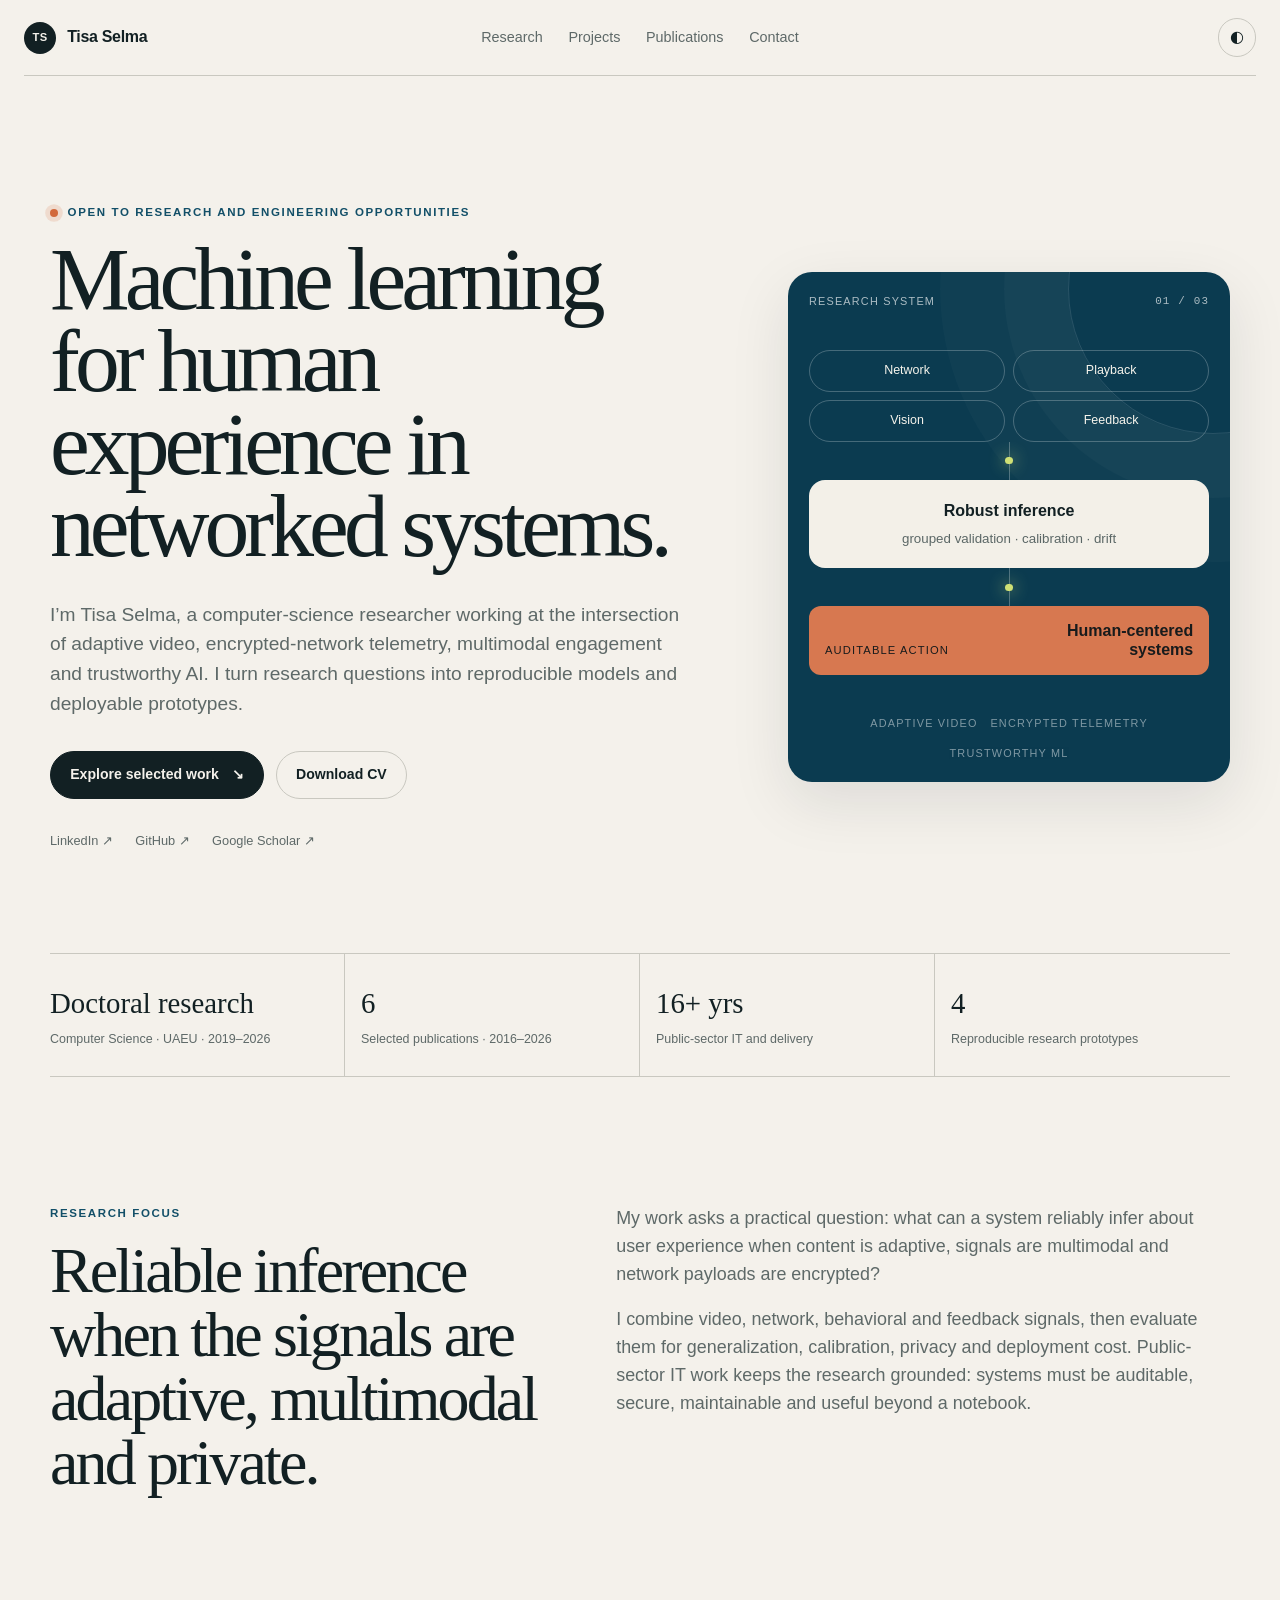
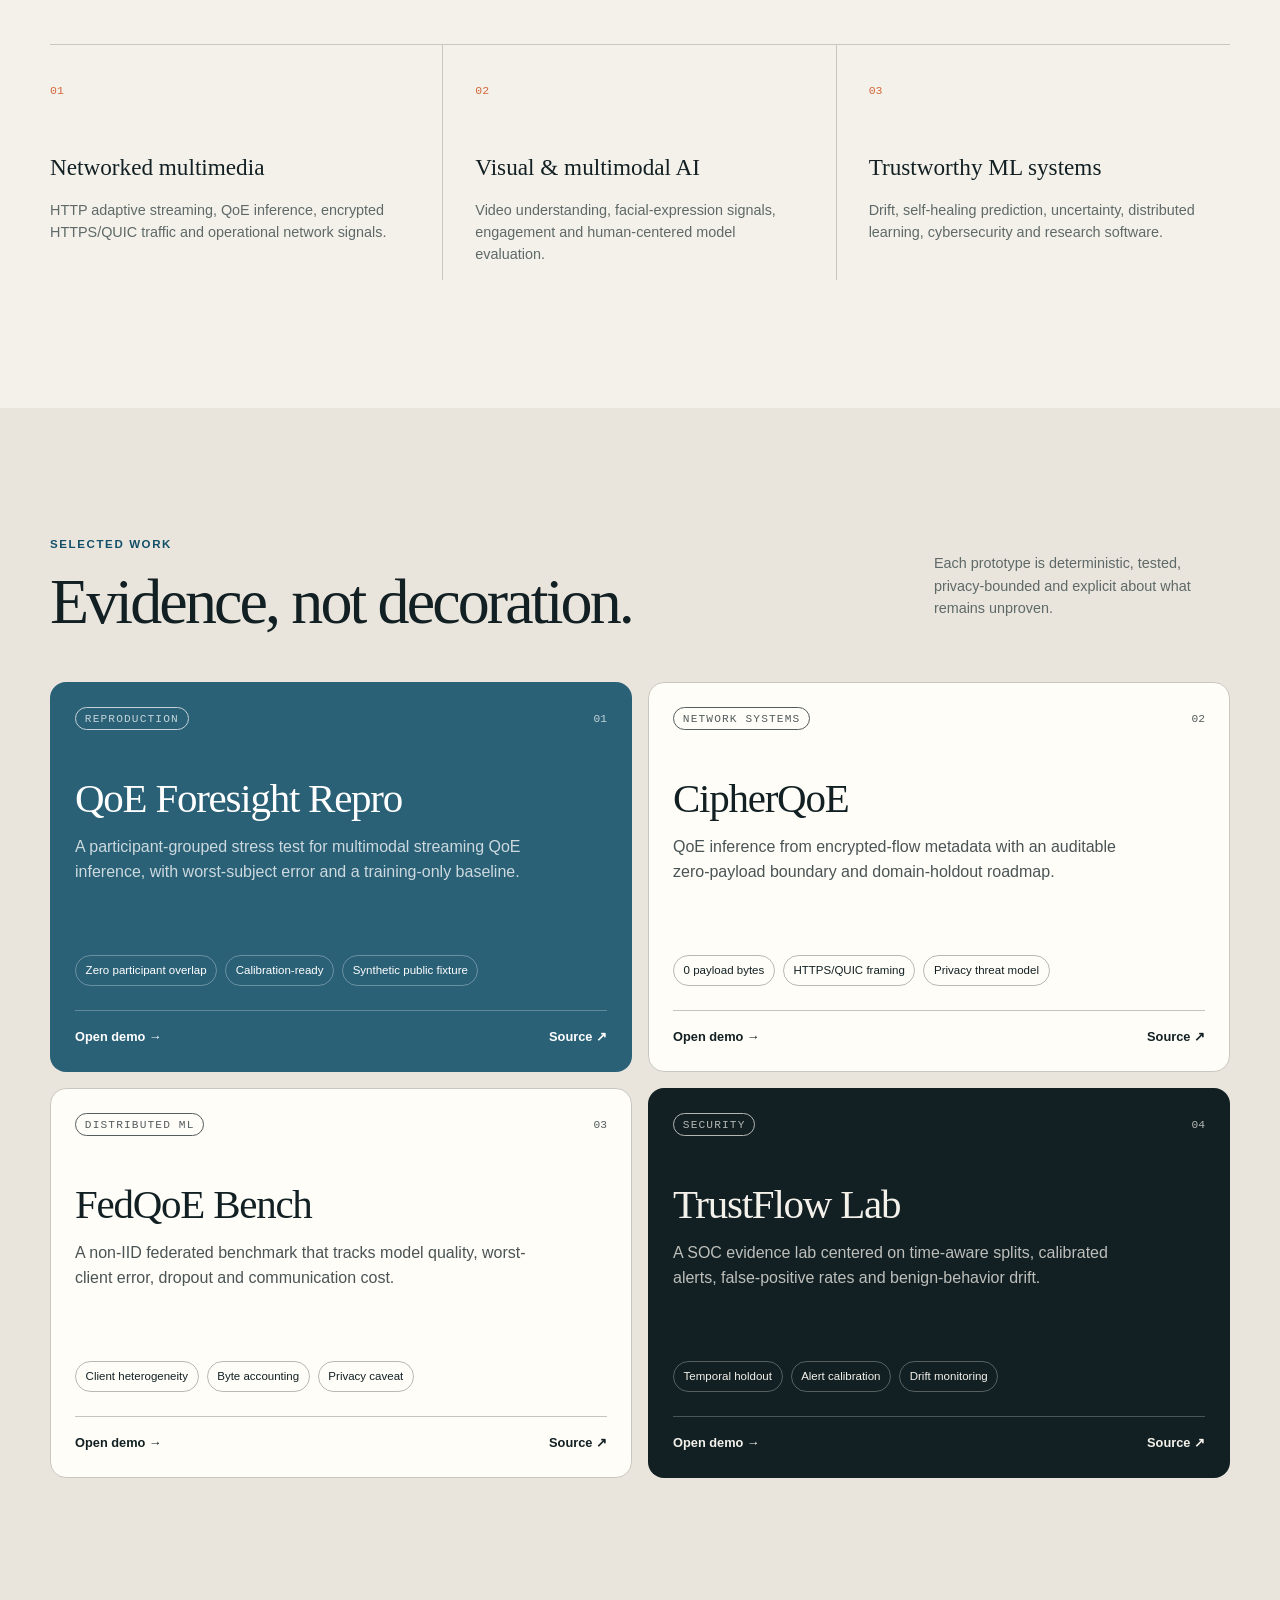
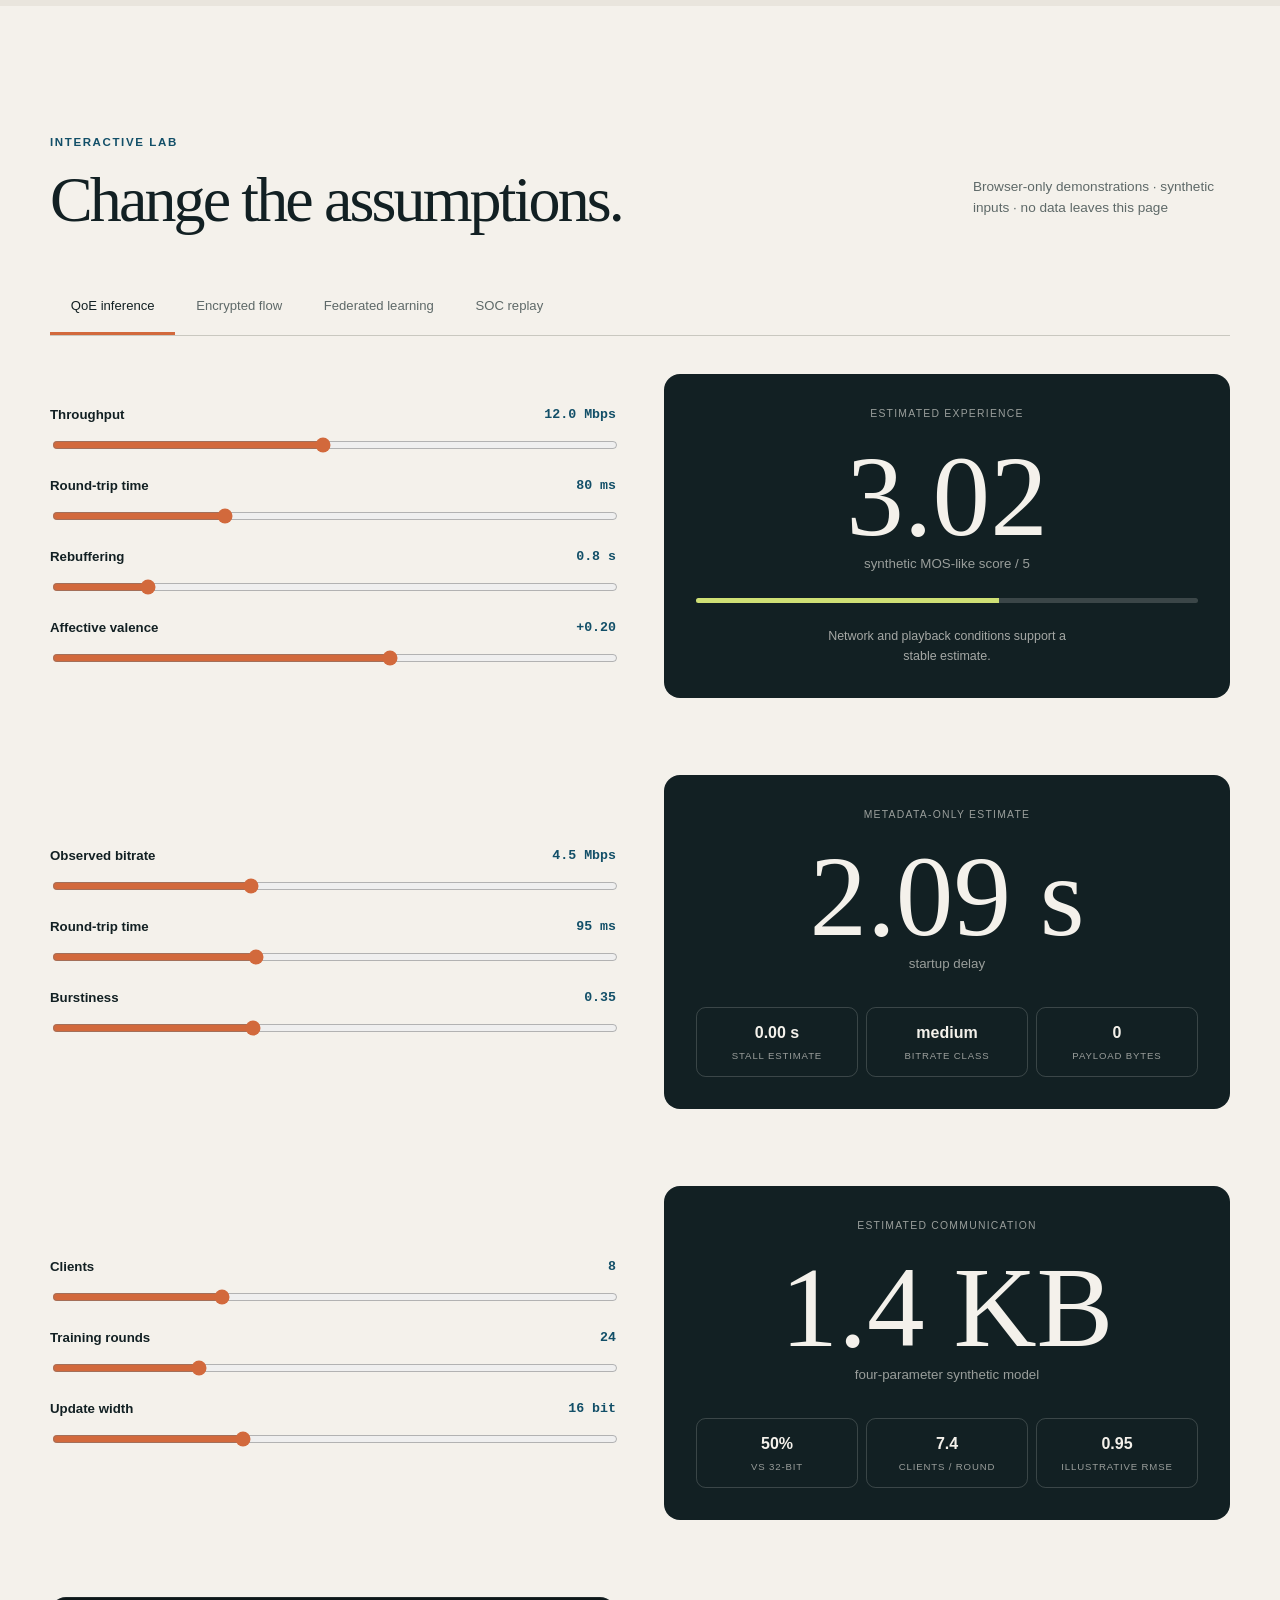
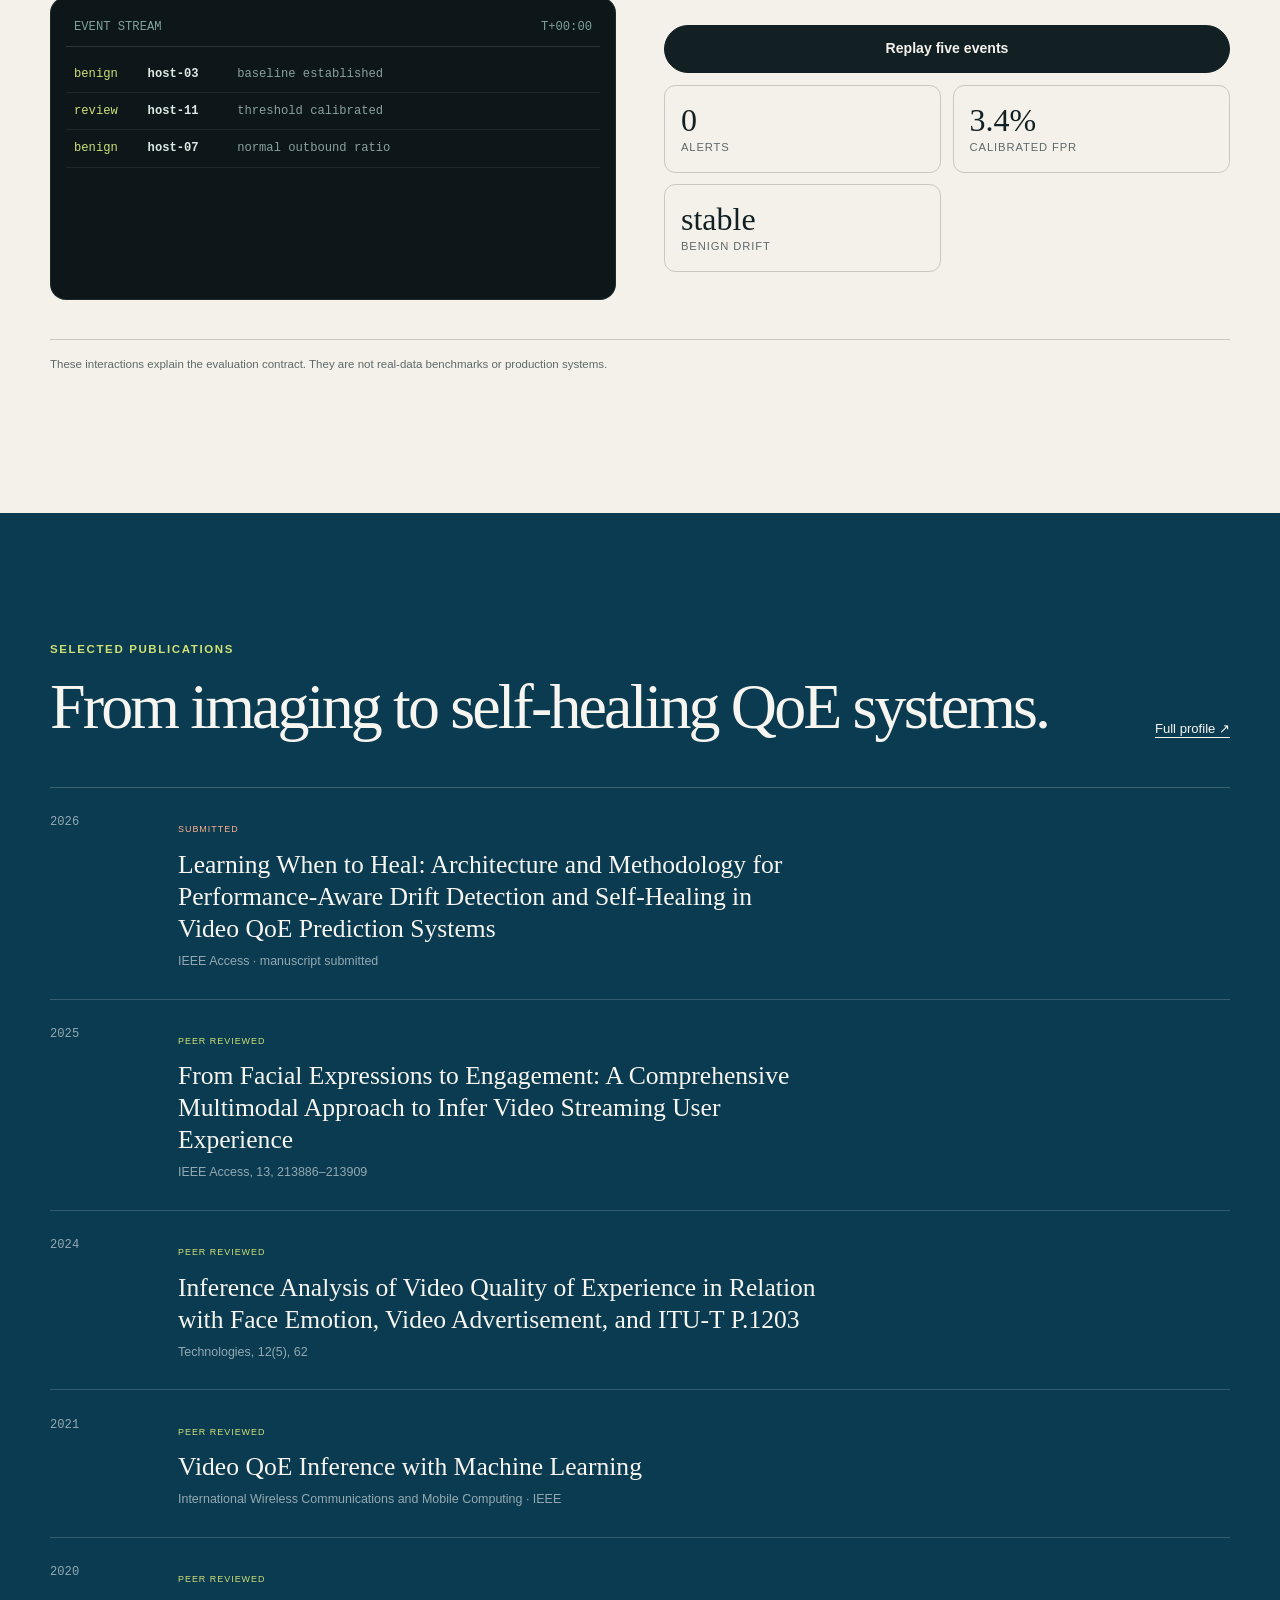
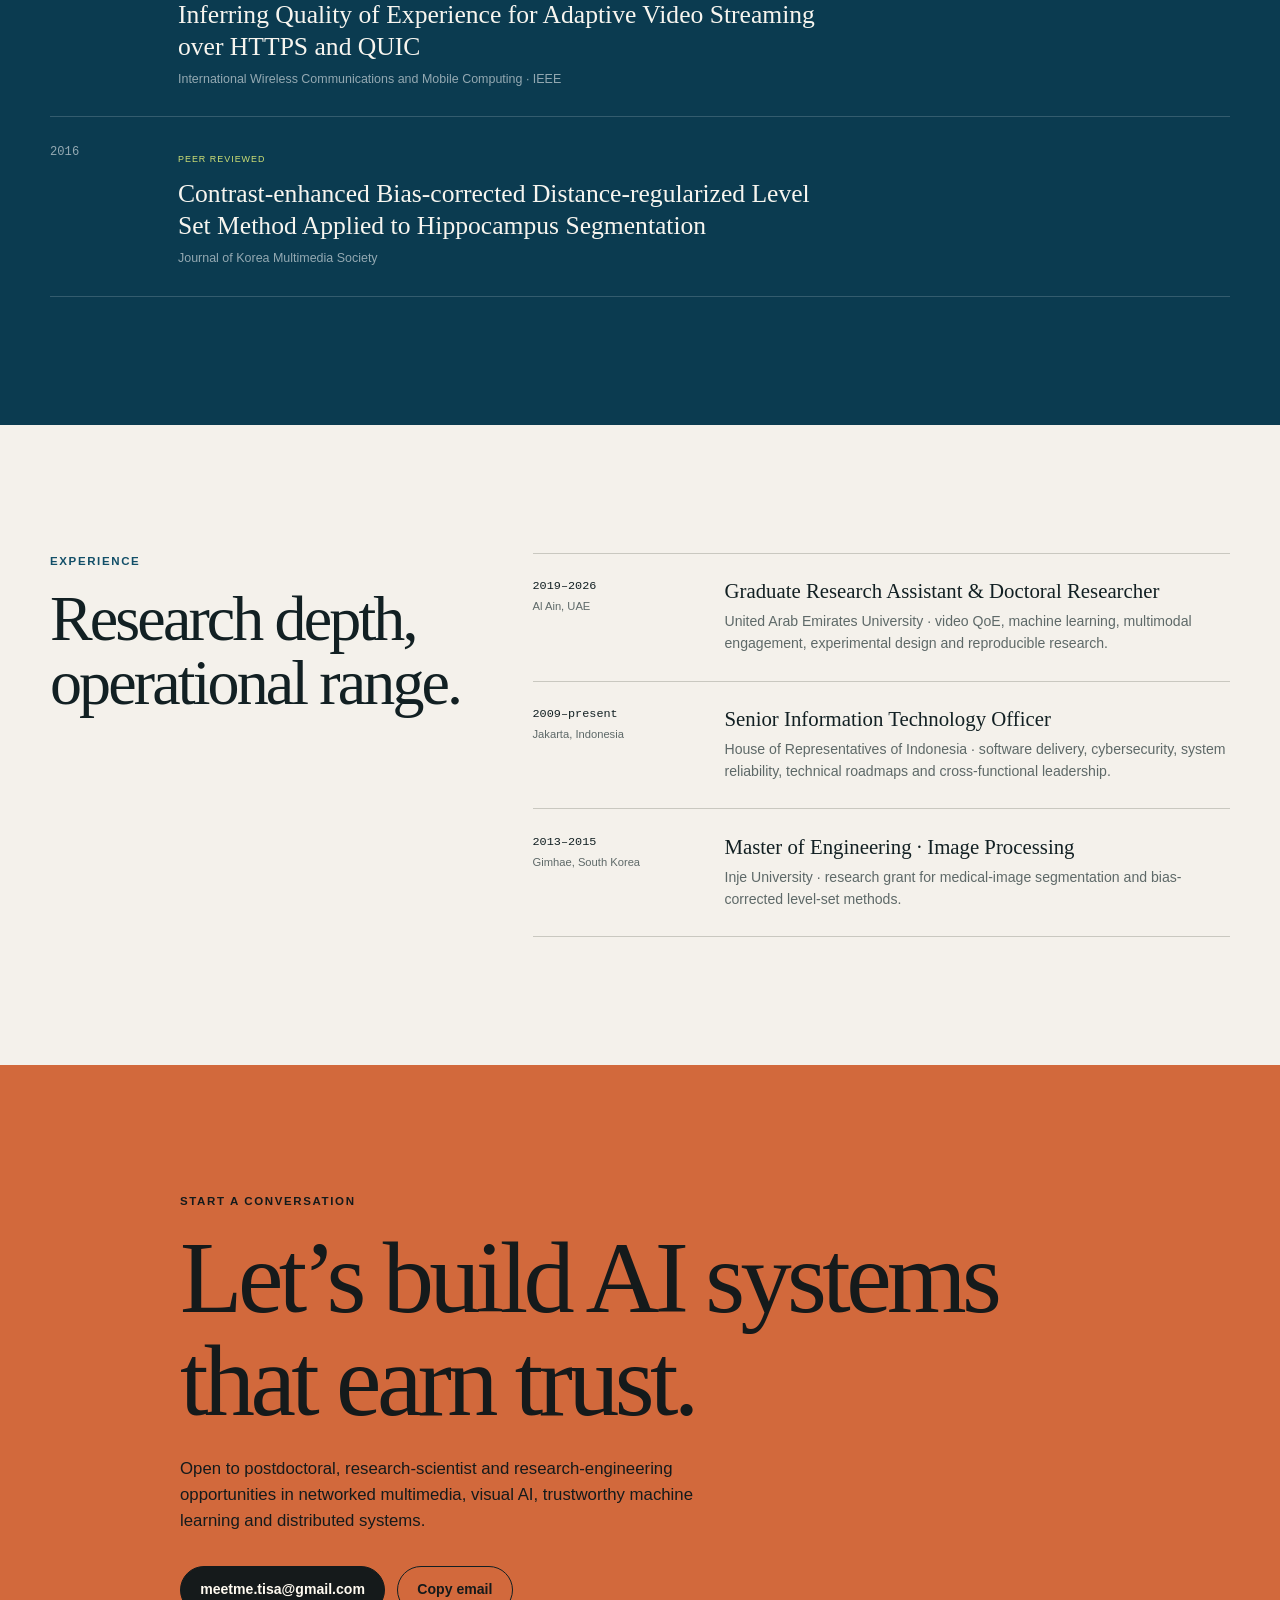
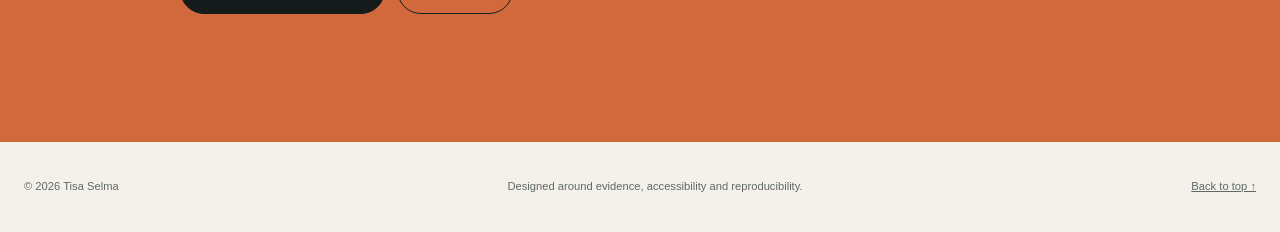
==== website/index.html @ 39993bed "Add files via upload" ====
<!doctype html>
<html lang="en" data-theme="light">
  <head>
    <meta charset="utf-8" />
    <meta name="viewport" content="width=device-width, initial-scale=1" />
    <meta name="description" content="Tisa Selma is a computer-science researcher working across adaptive video, encrypted-network telemetry, multimodal engagement and trustworthy AI." />
    <meta name="theme-color" content="#f4f1eb" />
    <meta property="og:title" content="Tisa Selma — AI Researcher & Engineer" />
    <meta property="og:description" content="Machine learning for human experience in networked systems." />
    <meta property="og:type" content="website" />
    <title>Tisa Selma — AI Researcher &amp; Engineer</title>
    <link rel="stylesheet" href="styles.css" />
    <link rel="manifest" href="site.webmanifest" />
    <script src="app.js" defer></script>
  </head>
  <body>
    <a class="skip-link" href="#main">Skip to content</a>
    <header class="site-header">
      <a class="brand" href="#top" aria-label="Tisa Selma, home">
        <span class="brand-mark" aria-hidden="true">TS</span>
        <span>Tisa Selma</span>
      </a>
      <nav aria-label="Primary navigation">
        <a href="#research">Research</a>
        <a href="#projects">Projects</a>
        <a href="#publications">Publications</a>
        <a href="#contact">Contact</a>
      </nav>
      <button class="icon-button" id="theme-toggle" type="button" aria-label="Switch to dark theme" aria-pressed="false">
        <span aria-hidden="true">◐</span>
      </button>
    </header>

    <main id="main">
      <section class="hero section-shell" id="top">
        <div class="hero-copy">
          <p class="eyebrow"><span class="status-dot"></span> Open to research and engineering opportunities</p>
          <h1>Machine learning for human experience in networked systems.</h1>
          <p class="lede">I’m Tisa Selma, a computer-science researcher working at the intersection of adaptive video, encrypted-network telemetry, multimodal engagement and trustworthy AI. I turn research questions into reproducible models and deployable prototypes.</p>
          <div class="button-row">
            <a class="button primary" href="#projects">Explore selected work <span aria-hidden="true">↘</span></a>
            <a class="button secondary" href="assets/Tisa_Selma_Research_CV.pdf" download>Download CV</a>
          </div>
          <ul class="profile-links" aria-label="Profile links">
            <li><a href="https://www.linkedin.com/in/tisa-selma-phd-58960b211/" rel="noreferrer">LinkedIn ↗</a></li>
            <li><a href="https://github.com/tselma" rel="noreferrer">GitHub ↗</a></li>
            <li><a href="https://scholar.google.com/citations?hl=en&amp;user=Me3_i5UAAAAJ" rel="noreferrer">Google Scholar ↗</a></li>
          </ul>
        </div>

        <div class="systems-card" aria-label="Research system: signals to trusted action">
          <div class="systems-heading">
            <span>Research system</span>
            <span class="mono">01 / 03</span>
          </div>
          <div class="systems-flow">
            <div class="signal-cluster">
              <span>Network</span><span>Playback</span><span>Vision</span><span>Feedback</span>
            </div>
            <div class="flow-line" aria-hidden="true"><i></i></div>
            <div class="model-node"><b>Robust inference</b><small>grouped validation · calibration · drift</small></div>
            <div class="flow-line" aria-hidden="true"><i></i></div>
            <div class="action-node"><span>Auditable action</span><b>Human-centered systems</b></div>
          </div>
          <div class="systems-foot"><span>Adaptive video</span><span>Encrypted telemetry</span><span>Trustworthy ML</span></div>
        </div>
      </section>

      <section class="evidence section-shell" aria-label="Selected evidence">
        <div><strong>Doctoral research</strong><span>Computer Science · UAEU · 2019–2026</span></div>
        <div><strong>6</strong><span>Selected publications · 2016–2026</span></div>
        <div><strong>16+ yrs</strong><span>Public-sector IT and delivery</span></div>
        <div><strong>4</strong><span>Reproducible research prototypes</span></div>
      </section>

      <section class="section-shell narrative" id="research">
        <div class="section-intro">
          <p class="kicker">Research focus</p>
          <h2>Reliable inference when the signals are adaptive, multimodal and private.</h2>
        </div>
        <div class="research-copy">
          <p>My work asks a practical question: what can a system reliably infer about user experience when content is adaptive, signals are multimodal and network payloads are encrypted?</p>
          <p>I combine video, network, behavioral and feedback signals, then evaluate them for generalization, calibration, privacy and deployment cost. Public-sector IT work keeps the research grounded: systems must be auditable, secure, maintainable and useful beyond a notebook.</p>
        </div>
        <div class="track-grid">
          <article>
            <span class="track-number">01</span>
            <h3>Networked multimedia</h3>
            <p>HTTP adaptive streaming, QoE inference, encrypted HTTPS/QUIC traffic and operational network signals.</p>
          </article>
          <article>
            <span class="track-number">02</span>
            <h3>Visual &amp; multimodal AI</h3>
            <p>Video understanding, facial-expression signals, engagement and human-centered model evaluation.</p>
          </article>
          <article>
            <span class="track-number">03</span>
            <h3>Trustworthy ML systems</h3>
            <p>Drift, self-healing prediction, uncertainty, distributed learning, cybersecurity and research software.</p>
          </article>
        </div>
      </section>

      <section class="projects-section" id="projects">
        <div class="section-shell">
          <div class="section-heading-row">
            <div class="section-intro">
              <p class="kicker">Selected work</p>
              <h2>Evidence, not decoration.</h2>
            </div>
            <p class="section-note">Each prototype is deterministic, tested, privacy-bounded and explicit about what remains unproven.</p>
          </div>

          <div class="project-grid">
            <article class="project-card featured">
              <div class="project-topline"><span class="tag">Reproduction</span><span>01</span></div>
              <h3>QoE Foresight Repro</h3>
              <p>A participant-grouped stress test for multimodal streaming QoE inference, with worst-subject error and a training-only baseline.</p>
              <ul class="project-proof"><li>Zero participant overlap</li><li>Calibration-ready</li><li>Synthetic public fixture</li></ul>
              <div class="project-actions"><button class="text-button demo-trigger" data-demo="qoe">Open demo →</button><a href="https://github.com/tselma/tisa-research-portfolio/tree/main/projects/qoe-foresight-repro" rel="noreferrer">Source ↗</a></div>
            </article>
            <article class="project-card">
              <div class="project-topline"><span class="tag">Network systems</span><span>02</span></div>
              <h3>CipherQoE</h3>
              <p>QoE inference from encrypted-flow metadata with an auditable zero-payload boundary and domain-holdout roadmap.</p>
              <ul class="project-proof"><li>0 payload bytes</li><li>HTTPS/QUIC framing</li><li>Privacy threat model</li></ul>
              <div class="project-actions"><button class="text-button demo-trigger" data-demo="cipher">Open demo →</button><a href="https://github.com/tselma/tisa-research-portfolio/tree/main/projects/cipherqoe" rel="noreferrer">Source ↗</a></div>
            </article>
            <article class="project-card">
              <div class="project-topline"><span class="tag">Distributed ML</span><span>03</span></div>
              <h3>FedQoE Bench</h3>
              <p>A non-IID federated benchmark that tracks model quality, worst-client error, dropout and communication cost.</p>
              <ul class="project-proof"><li>Client heterogeneity</li><li>Byte accounting</li><li>Privacy caveat</li></ul>
              <div class="project-actions"><button class="text-button demo-trigger" data-demo="fed">Open demo →</button><a href="https://github.com/tselma/tisa-research-portfolio/tree/main/projects/fedqoe-bench" rel="noreferrer">Source ↗</a></div>
            </article>
            <article class="project-card dark-card">
              <div class="project-topline"><span class="tag">Security</span><span>04</span></div>
              <h3>TrustFlow Lab</h3>
              <p>A SOC evidence lab centered on time-aware splits, calibrated alerts, false-positive rates and benign-behavior drift.</p>
              <ul class="project-proof"><li>Temporal holdout</li><li>Alert calibration</li><li>Drift monitoring</li></ul>
              <div class="project-actions"><button class="text-button demo-trigger" data-demo="trust">Open demo →</button><a href="https://github.com/tselma/tisa-research-portfolio/tree/main/projects/trustflow-lab" rel="noreferrer">Source ↗</a></div>
            </article>
          </div>
        </div>
      </section>

      <section class="lab section-shell" id="lab" aria-labelledby="lab-title">
        <div class="lab-header">
          <div><p class="kicker">Interactive lab</p><h2 id="lab-title">Change the assumptions.</h2></div>
          <p>Browser-only demonstrations · synthetic inputs · no data leaves this page</p>
        </div>
        <div class="lab-tabs" role="tablist" aria-label="Demonstrations">
          <button role="tab" aria-selected="true" aria-controls="panel-qoe" id="tab-qoe" data-panel="qoe">QoE inference</button>
          <button role="tab" aria-selected="false" aria-controls="panel-cipher" id="tab-cipher" data-panel="cipher">Encrypted flow</button>
          <button role="tab" aria-selected="false" aria-controls="panel-fed" id="tab-fed" data-panel="fed">Federated learning</button>
          <button role="tab" aria-selected="false" aria-controls="panel-trust" id="tab-trust" data-panel="trust">SOC replay</button>
        </div>

        <div class="lab-panel" id="panel-qoe" role="tabpanel" aria-labelledby="tab-qoe">
          <div class="controls-grid">
            <label>Throughput <output id="qoe-throughput-out">12.0 Mbps</output><input id="qoe-throughput" type="range" min="1" max="24" value="12" step="0.5" /></label>
            <label>Round-trip time <output id="qoe-rtt-out">80 ms</output><input id="qoe-rtt" type="range" min="20" max="220" value="80" step="5" /></label>
            <label>Rebuffering <output id="qoe-rebuffer-out">0.8 s</output><input id="qoe-rebuffer" type="range" min="0" max="5" value="0.8" step="0.1" /></label>
            <label>Affective valence <output id="qoe-valence-out">+0.20</output><input id="qoe-valence" type="range" min="-1" max="1" value="0.2" step="0.05" /></label>
          </div>
          <div class="result-stage"><span>Estimated experience</span><strong id="qoe-score">3.55</strong><small>synthetic MOS-like score / 5</small><div class="meter"><i id="qoe-meter"></i></div><p id="qoe-explain">Network and playback signals contribute most to this estimate.</p></div>
        </div>

        <div class="lab-panel" id="panel-cipher" role="tabpanel" aria-labelledby="tab-cipher" hidden>
          <div class="controls-grid">
            <label>Observed bitrate <output id="cipher-rate-out">4.5 Mbps</output><input id="cipher-rate" type="range" min="0.5" max="12" value="4.5" step="0.1" /></label>
            <label>Round-trip time <output id="cipher-rtt-out">95 ms</output><input id="cipher-rtt" type="range" min="15" max="240" value="95" step="5" /></label>
            <label>Burstiness <output id="cipher-burst-out">0.35</output><input id="cipher-burst" type="range" min="0" max="1" value="0.35" step="0.05" /></label>
          </div>
          <div class="result-stage privacy-stage"><span>Metadata-only estimate</span><strong id="cipher-startup">2.01 s</strong><small>startup delay</small><div class="mini-results"><div><b id="cipher-stall">0.85 s</b><span>stall estimate</span></div><div><b id="cipher-class">medium</b><span>bitrate class</span></div><div><b>0</b><span>payload bytes</span></div></div></div>
        </div>

        <div class="lab-panel" id="panel-fed" role="tabpanel" aria-labelledby="tab-fed" hidden>
          <div class="controls-grid">
            <label>Clients <output id="fed-clients-out">8</output><input id="fed-clients" type="range" min="3" max="20" value="8" step="1" /></label>
            <label>Training rounds <output id="fed-rounds-out">24</output><input id="fed-rounds" type="range" min="5" max="80" value="24" step="1" /></label>
            <label>Update width <output id="fed-bits-out">16 bit</output><input id="fed-bits" type="range" min="8" max="32" value="16" step="8" /></label>
          </div>
          <div class="result-stage"><span>Estimated communication</span><strong id="fed-bytes">1.5 KB</strong><small>four-parameter synthetic model</small><div class="mini-results"><div><b id="fed-reduction">50%</b><span>vs 32-bit</span></div><div><b id="fed-participation">7.4</b><span>clients / round</span></div><div><b id="fed-quality">0.60</b><span>illustrative RMSE</span></div></div></div>
        </div>

        <div class="lab-panel" id="panel-trust" role="tabpanel" aria-labelledby="tab-trust" hidden>
          <div class="soc-console" aria-live="polite">
            <div class="console-top"><span>event stream</span><span id="soc-clock">T+00:00</span></div>
            <ol id="soc-events"><li><span>benign</span><b>host-03</b><em>baseline established</em></li><li><span>review</span><b>host-11</b><em>threshold calibrated</em></li><li><span>benign</span><b>host-07</b><em>normal outbound ratio</em></li></ol>
          </div>
          <div class="soc-actions"><button class="button primary" type="button" id="soc-replay">Replay five events</button><div><strong id="soc-alerts">0</strong><span>alerts</span></div><div><strong id="soc-fpr">3.4%</strong><span>calibrated FPR</span></div><div><strong id="soc-drift">stable</strong><span>benign drift</span></div></div>
        </div>
        <p class="lab-disclaimer">These interactions explain the evaluation contract. They are not real-data benchmarks or production systems.</p>
      </section>

      <section class="publication-section" id="publications">
        <div class="section-shell">
          <div class="section-heading-row">
            <div class="section-intro"><p class="kicker">Selected publications</p><h2>From imaging to self-healing QoE systems.</h2></div>
            <a class="text-link" href="https://scholar.google.com/citations?hl=en&amp;user=Me3_i5UAAAAJ" rel="noreferrer">Full profile ↗</a>
          </div>
          <ol class="publication-list">
            <li><time>2026</time><div><span class="pub-status submitted">Submitted</span><h3>Learning When to Heal: Architecture and Methodology for Performance-Aware Drift Detection and Self-Healing in Video QoE Prediction Systems</h3><p>IEEE Access · manuscript submitted</p></div></li>
            <li><time>2025</time><div><span class="pub-status">Peer reviewed</span><h3>From Facial Expressions to Engagement: A Comprehensive Multimodal Approach to Infer Video Streaming User Experience</h3><p>IEEE Access, 13, 213886–213909</p></div></li>
            <li><time>2024</time><div><span class="pub-status">Peer reviewed</span><h3>Inference Analysis of Video Quality of Experience in Relation with Face Emotion, Video Advertisement, and ITU-T P.1203</h3><p>Technologies, 12(5), 62</p></div></li>
            <li><time>2021</time><div><span class="pub-status">Peer reviewed</span><h3>Video QoE Inference with Machine Learning</h3><p>International Wireless Communications and Mobile Computing · IEEE</p></div></li>
            <li><time>2020</time><div><span class="pub-status">Peer reviewed</span><h3>Inferring Quality of Experience for Adaptive Video Streaming over HTTPS and QUIC</h3><p>International Wireless Communications and Mobile Computing · IEEE</p></div></li>
            <li><time>2016</time><div><span class="pub-status">Peer reviewed</span><h3>Contrast-enhanced Bias-corrected Distance-regularized Level Set Method Applied to Hippocampus Segmentation</h3><p>Journal of Korea Multimedia Society</p></div></li>
          </ol>
        </div>
      </section>

      <section class="experience section-shell" id="experience">
        <div class="section-intro"><p class="kicker">Experience</p><h2>Research depth, operational range.</h2></div>
        <div class="timeline">
          <article><div><time>2019–2026</time><span>Al Ain, UAE</span></div><div><h3>Graduate Research Assistant &amp; Doctoral Researcher</h3><p>United Arab Emirates University · video QoE, machine learning, multimodal engagement, experimental design and reproducible research.</p></div></article>
          <article><div><time>2009–present</time><span>Jakarta, Indonesia</span></div><div><h3>Senior Information Technology Officer</h3><p>House of Representatives of Indonesia · software delivery, cybersecurity, system reliability, technical roadmaps and cross-functional leadership.</p></div></article>
          <article><div><time>2013–2015</time><span>Gimhae, South Korea</span></div><div><h3>Master of Engineering · Image Processing</h3><p>Inje University · research grant for medical-image segmentation and bias-corrected level-set methods.</p></div></article>
        </div>
      </section>

      <section class="contact" id="contact">
        <div class="section-shell contact-inner">
          <p class="kicker">Start a conversation</p>
          <h2>Let’s build AI systems that earn trust.</h2>
          <p>Open to postdoctoral, research-scientist and research-engineering opportunities in networked multimedia, visual AI, trustworthy machine learning and distributed systems.</p>
          <div class="button-row">
            <a class="button inverse" href="mailto:meetme.tisa@gmail.com">meetme.tisa@gmail.com</a>
            <button class="button ghost" id="copy-email" type="button">Copy email</button>
          </div>
        </div>
      </section>
    </main>

    <footer class="site-footer">
      <span>© 2026 Tisa Selma</span>
      <span>Designed around evidence, accessibility and reproducibility.</span>
      <a href="#top">Back to top ↑</a>
    </footer>
  </body>
</html>
---- website/styles.css ----
:root {
  --paper: #f4f1eb;
  --paper-2: #e9e5dd;
  --ink: #122023;
  --muted: #5e6968;
  --line: #c9c8c0;
  --blue: #124f68;
  --blue-2: #0b3b50;
  --warm: #d2693c;
  --lime: #cfe075;
  --white: #fffdf8;
  --shadow: 0 20px 60px rgba(18, 32, 35, 0.1);
}

[data-theme="dark"] {
  --paper: #11191b;
  --paper-2: #192326;
  --ink: #f4f1e9;
  --muted: #aeb9b6;
  --line: #344044;
  --blue: #7fc1dc;
  --blue-2: #b8e3f3;
  --warm: #f09868;
  --white: #1d292c;
  --shadow: 0 20px 60px rgba(0, 0, 0, 0.32);
}

* { box-sizing: border-box; }
html { scroll-behavior: smooth; }
body { margin: 0; background: var(--paper); color: var(--ink); font-family: Inter, ui-sans-serif, -apple-system, BlinkMacSystemFont, "Segoe UI", sans-serif; line-height: 1.55; }
button, input { font: inherit; }
a { color: inherit; }
button, a { -webkit-tap-highlight-color: transparent; }
::selection { background: var(--lime); color: #122023; }

.skip-link { position: fixed; left: 1rem; top: -4rem; z-index: 100; background: var(--ink); color: var(--paper); padding: .75rem 1rem; border-radius: .5rem; }
.skip-link:focus { top: 1rem; }
.section-shell { width: min(1180px, calc(100% - 3rem)); margin-inline: auto; }

.site-header { min-height: 76px; display: grid; grid-template-columns: 1fr auto 1fr; align-items: center; gap: 2rem; width: min(1320px, calc(100% - 3rem)); margin: 0 auto; border-bottom: 1px solid var(--line); }
.brand { display: inline-flex; align-items: center; gap: .7rem; text-decoration: none; font-weight: 760; letter-spacing: -.02em; justify-self: start; }
.brand-mark { width: 2rem; height: 2rem; display: grid; place-items: center; background: var(--ink); color: var(--paper); border-radius: 50%; font-size: .7rem; letter-spacing: .04em; }
nav { display: flex; gap: 1.6rem; }
nav a { text-decoration: none; color: var(--muted); font-size: .9rem; }
nav a:hover, nav a:focus-visible { color: var(--ink); }
.icon-button { justify-self: end; border: 1px solid var(--line); width: 2.4rem; height: 2.4rem; border-radius: 50%; background: transparent; color: var(--ink); cursor: pointer; }
.icon-button:hover { background: var(--paper-2); }

.hero { display: grid; grid-template-columns: 1.18fr .82fr; gap: clamp(3rem, 8vw, 7rem); align-items: center; padding-block: clamp(5rem, 10vw, 9rem) clamp(4rem, 8vw, 7rem); }
.eyebrow, .kicker { text-transform: uppercase; letter-spacing: .14em; font-size: .72rem; font-weight: 760; color: var(--blue); margin: 0 0 1rem; }
.eyebrow { display: flex; align-items: center; gap: .6rem; }
.status-dot { width: .5rem; height: .5rem; border-radius: 50%; background: var(--warm); box-shadow: 0 0 0 .3rem color-mix(in srgb, var(--warm) 16%, transparent); }
h1, h2, h3, p { margin-top: 0; }
h1 { font-family: Georgia, "Times New Roman", serif; font-size: clamp(3.3rem, 7vw, 6.8rem); line-height: .92; letter-spacing: -.055em; font-weight: 500; margin-bottom: 2rem; text-wrap: balance; }
.lede { max-width: 68ch; font-size: clamp(1.05rem, 1.5vw, 1.25rem); color: var(--muted); }
.button-row { display: flex; flex-wrap: wrap; gap: .75rem; margin-top: 2rem; }
.button { min-height: 48px; display: inline-flex; align-items: center; justify-content: center; gap: .8rem; padding: .7rem 1.2rem; border-radius: 999px; text-decoration: none; border: 1px solid var(--ink); font-size: .88rem; font-weight: 680; cursor: pointer; }
.button.primary { background: var(--ink); color: var(--paper); }
.button.primary:hover { transform: translateY(-2px); box-shadow: var(--shadow); }
.button.secondary { border-color: var(--line); }
.button.secondary:hover { background: var(--paper-2); }
.profile-links { display: flex; flex-wrap: wrap; gap: 1.4rem; list-style: none; padding: 0; margin: 2rem 0 0; font-size: .8rem; color: var(--muted); }
.profile-links a { text-decoration: none; border-bottom: 1px solid transparent; }
.profile-links a:hover { color: var(--ink); border-color: currentColor; }

.systems-card { background: var(--blue-2); color: #f6f4ec; border-radius: 1.5rem; padding: 1.3rem; box-shadow: var(--shadow); min-height: 510px; display: flex; flex-direction: column; position: relative; overflow: hidden; }
.systems-card::before { content: ""; position: absolute; width: 18rem; height: 18rem; border: 1px solid rgba(255,255,255,.12); border-radius: 50%; right: -8rem; top: -8rem; box-shadow: 0 0 0 4rem rgba(255,255,255,.025), 0 0 0 8rem rgba(255,255,255,.02); }
.systems-heading, .systems-foot { display: flex; align-items: center; justify-content: space-between; font-size: .68rem; text-transform: uppercase; letter-spacing: .11em; color: rgba(255,255,255,.66); position: relative; z-index: 1; }
.mono { font-family: ui-monospace, SFMono-Regular, Menlo, monospace; }
.systems-flow { flex: 1; display: grid; align-content: center; position: relative; z-index: 1; }
.signal-cluster { display: grid; grid-template-columns: 1fr 1fr; gap: .5rem; }
.signal-cluster span { border: 1px solid rgba(255,255,255,.24); border-radius: 999px; padding: .65rem 1rem; text-align: center; font-size: .78rem; }
.flow-line { height: 38px; display: grid; place-items: center; }
.flow-line::before { content: ""; height: 100%; width: 1px; background: rgba(255,255,255,.28); }
.flow-line i { position: absolute; width: .45rem; height: .45rem; border-radius: 50%; background: var(--lime); box-shadow: 0 0 16px var(--lime); animation: pulse-flow 2.2s ease-in-out infinite; }
.model-node { background: #f3f0e8; color: #122023; border-radius: 1rem; padding: 1.2rem; text-align: center; display: grid; gap: .3rem; }
.model-node b { font-size: 1rem; }
.model-node small { color: #5b6766; }
.action-node { display: flex; justify-content: space-between; align-items: end; background: color-mix(in srgb, var(--warm) 90%, white); color: #181b1c; padding: 1rem; border-radius: .75rem; }
.action-node span { font-size: .7rem; text-transform: uppercase; letter-spacing: .1em; }
.action-node b { max-width: 9rem; text-align: right; line-height: 1.15; }
.systems-foot { gap: .8rem; justify-content: center; flex-wrap: wrap; }
.systems-foot span { opacity: .72; }

.evidence { display: grid; grid-template-columns: repeat(4, 1fr); border-block: 1px solid var(--line); }
.evidence div { padding: 1.7rem 1rem; display: grid; gap: .25rem; border-right: 1px solid var(--line); }
.evidence div:first-child { padding-left: 0; }
.evidence div:last-child { border-right: 0; }
.evidence strong { font-family: Georgia, serif; font-size: 1.8rem; font-weight: 500; }
.evidence span { color: var(--muted); font-size: .78rem; }

.narrative { padding-block: clamp(6rem, 10vw, 10rem); display: grid; grid-template-columns: .9fr 1.1fr; gap: 4rem; }
.section-intro h2, .lab h2, .contact h2 { font-family: Georgia, serif; font-weight: 500; font-size: clamp(2.5rem, 5vw, 4.5rem); line-height: 1; letter-spacing: -.045em; text-wrap: balance; }
.research-copy { font-size: clamp(1.05rem, 1.4vw, 1.2rem); color: var(--muted); }
.track-grid { grid-column: 1 / -1; display: grid; grid-template-columns: repeat(3, 1fr); margin-top: 2rem; border-top: 1px solid var(--line); }
.track-grid article { padding: 2rem 2rem 0 0; border-right: 1px solid var(--line); min-height: 220px; }
.track-grid article:not(:first-child) { padding-left: 2rem; }
.track-grid article:last-child { border-right: 0; }
.track-number { font: .72rem ui-monospace, monospace; color: var(--warm); }
.track-grid h3 { font-family: Georgia, serif; font-size: 1.45rem; font-weight: 500; margin: 3rem 0 .8rem; }
.track-grid p { color: var(--muted); font-size: .9rem; }

.projects-section { background: var(--paper-2); padding-block: clamp(5rem, 10vw, 9rem); }
.section-heading-row { display: flex; justify-content: space-between; gap: 3rem; align-items: end; margin-bottom: 3rem; }
.section-heading-row .section-intro h2 { margin-bottom: 0; }
.section-note { max-width: 37ch; color: var(--muted); font-size: .9rem; }
.project-grid { display: grid; grid-template-columns: repeat(2, 1fr); gap: 1rem; }
.project-card { background: var(--white); border: 1px solid var(--line); border-radius: 1rem; min-height: 390px; padding: 1.5rem; display: flex; flex-direction: column; transition: transform .25s ease, box-shadow .25s ease; }
.project-card:hover { transform: translateY(-5px); box-shadow: var(--shadow); }
.project-card.featured { background: color-mix(in srgb, var(--blue) 90%, #fff 10%); color: #fff; border-color: transparent; }
.project-card.dark-card { background: var(--ink); color: var(--paper); border-color: transparent; }
.project-topline { display: flex; justify-content: space-between; align-items: center; font: .7rem ui-monospace, monospace; opacity: .72; }
.tag { text-transform: uppercase; letter-spacing: .1em; border: 1px solid currentColor; border-radius: 999px; padding: .3rem .55rem; }
.project-card h3 { font-family: Georgia, serif; font-weight: 500; font-size: clamp(2rem, 3.2vw, 3rem); line-height: 1; margin: 3rem 0 1rem; letter-spacing: -.03em; }
.project-card > p { max-width: 52ch; opacity: .76; }
.project-proof { list-style: none; display: flex; flex-wrap: wrap; gap: .5rem; padding: 0; margin: auto 0 1.5rem; }
.project-proof li { font-size: .72rem; border: 1px solid color-mix(in srgb, currentColor 30%, transparent); border-radius: 999px; padding: .35rem .6rem; }
.project-actions { display: flex; justify-content: space-between; align-items: center; border-top: 1px solid color-mix(in srgb, currentColor 25%, transparent); padding-top: 1rem; font-size: .8rem; }
.project-actions a, .text-button { color: inherit; background: none; border: 0; padding: 0; font-weight: 700; text-decoration: none; cursor: pointer; }
.project-actions a:hover, .text-button:hover { text-decoration: underline; }

.lab { padding-block: clamp(6rem, 10vw, 10rem); }
.lab-header { display: flex; justify-content: space-between; align-items: end; gap: 3rem; }
.lab-header h2 { margin-bottom: 0; }
.lab-header > p { max-width: 34ch; color: var(--muted); font-size: .85rem; }
.lab-tabs { display: flex; overflow-x: auto; border-bottom: 1px solid var(--line); margin-top: 3rem; }
.lab-tabs button { color: var(--muted); background: transparent; border: 0; border-bottom: 3px solid transparent; padding: 1rem 1.3rem; white-space: nowrap; cursor: pointer; font-size: .82rem; }
.lab-tabs button[aria-selected="true"] { color: var(--ink); border-color: var(--warm); }
.lab-panel { display: grid; grid-template-columns: 1fr 1fr; gap: 3rem; align-items: stretch; min-height: 380px; padding: 2.4rem 0; }
.controls-grid { display: grid; gap: 1.3rem; align-content: center; }
.controls-grid label { display: grid; grid-template-columns: 1fr auto; gap: .6rem; font-size: .83rem; font-weight: 650; }
.controls-grid output { color: var(--blue); font-family: ui-monospace, monospace; }
.controls-grid input { grid-column: 1 / -1; width: 100%; accent-color: var(--warm); }
.result-stage { border-radius: 1rem; background: var(--ink); color: var(--paper); padding: 2rem; display: grid; align-content: center; text-align: center; }
.result-stage > span { color: color-mix(in srgb, var(--paper) 60%, transparent); text-transform: uppercase; letter-spacing: .12em; font-size: .65rem; }
.result-stage > strong { font: 500 clamp(4rem, 9vw, 7.5rem)/1 Georgia, serif; margin: 1rem 0 0; }
.result-stage > small { color: color-mix(in srgb, var(--paper) 60%, transparent); }
.result-stage > p { max-width: 35ch; margin: 1.5rem auto 0; font-size: .78rem; color: color-mix(in srgb, var(--paper) 65%, transparent); }
.meter { height: 5px; background: color-mix(in srgb, var(--paper) 18%, transparent); margin-top: 1.5rem; border-radius: 99px; overflow: hidden; }
.meter i { display: block; height: 100%; width: 60%; background: var(--lime); transition: width .25s ease; }
.mini-results { display: grid; grid-template-columns: repeat(3, 1fr); gap: .5rem; margin-top: 2rem; }
.mini-results div { display: grid; gap: .2rem; padding: .8rem; border: 1px solid color-mix(in srgb, var(--paper) 18%, transparent); border-radius: .6rem; }
.mini-results b { font-size: 1rem; }
.mini-results span { font-size: .6rem; text-transform: uppercase; letter-spacing: .09em; opacity: .6; }
.soc-console { background: #0d1719; color: #dce9e4; border-radius: 1rem; padding: 1rem; font: .76rem ui-monospace, monospace; box-shadow: inset 0 0 0 1px rgba(255,255,255,.08); }
.console-top { display: flex; justify-content: space-between; text-transform: uppercase; color: #7fa29b; padding: .4rem .5rem .8rem; border-bottom: 1px solid #283638; }
.soc-console ol { list-style: none; padding: 0; margin: .5rem 0 0; }
.soc-console li { display: grid; grid-template-columns: 4rem 5rem 1fr; gap: .6rem; padding: .7rem .5rem; border-bottom: 1px solid #1d292b; }
.soc-console li span { color: var(--lime); }
.soc-console li span.alert { color: #ff9a78; }
.soc-console li em { color: #8aa19c; font-style: normal; }
.soc-actions { display: grid; grid-template-columns: 1fr 1fr; gap: .7rem; align-content: center; }
.soc-actions .button { grid-column: 1 / -1; }
.soc-actions div { padding: 1rem; border: 1px solid var(--line); border-radius: .7rem; display: grid; }
.soc-actions strong { font: 500 2rem Georgia, serif; }
.soc-actions span { color: var(--muted); font-size: .7rem; text-transform: uppercase; letter-spacing: .08em; }
.lab-disclaimer { color: var(--muted); font-size: .72rem; border-top: 1px solid var(--line); padding-top: 1rem; }

.publication-section { padding-block: clamp(6rem, 10vw, 10rem); background: var(--blue-2); color: #f7f5ef; }
.publication-section .kicker { color: var(--lime); }
.publication-section .section-note { color: rgba(255,255,255,.62); }
.text-link { font-size: .82rem; text-underline-offset: .25rem; }
.publication-list { list-style: none; padding: 0; margin: 0; border-top: 1px solid rgba(255,255,255,.2); }
.publication-list li { display: grid; grid-template-columns: 6rem 1fr; gap: 2rem; padding: 1.7rem 0; border-bottom: 1px solid rgba(255,255,255,.17); }
.publication-list time { font: .76rem ui-monospace, monospace; color: rgba(255,255,255,.56); }
.publication-list h3 { font-family: Georgia, serif; font-weight: 500; font-size: clamp(1.15rem, 2vw, 1.65rem); line-height: 1.25; max-width: 50ch; margin: .55rem 0 .45rem; }
.publication-list p { color: rgba(255,255,255,.56); font-size: .78rem; margin: 0; }
.pub-status { display: inline-block; text-transform: uppercase; letter-spacing: .11em; font-size: .56rem; color: var(--lime); }
.pub-status.submitted { color: #ffb08d; }

.experience { padding-block: clamp(6rem, 10vw, 10rem); display: grid; grid-template-columns: .75fr 1.25fr; gap: 4rem; }
.timeline { border-top: 1px solid var(--line); }
.timeline article { display: grid; grid-template-columns: 10rem 1fr; gap: 2rem; padding: 1.6rem 0; border-bottom: 1px solid var(--line); }
.timeline article > div:first-child { display: grid; align-content: start; gap: .3rem; }
.timeline time { font: .74rem ui-monospace, monospace; }
.timeline span { color: var(--muted); font-size: .7rem; }
.timeline h3 { font: 500 1.3rem Georgia, serif; margin-bottom: .5rem; }
.timeline p { color: var(--muted); margin: 0; font-size: .88rem; }

.contact { background: var(--warm); color: #151a1b; padding-block: clamp(5rem, 10vw, 8rem); }
.contact .kicker { color: #151a1b; }
.contact-inner { max-width: 920px; }
.contact h2 { font-size: clamp(3.2rem, 8vw, 7rem); margin-bottom: 1.5rem; }
.contact p:not(.kicker) { max-width: 58ch; font-size: 1.05rem; }
.button.inverse { background: #151a1b; color: #fffaf0; border-color: #151a1b; }
.button.ghost { background: transparent; color: #151a1b; }
.site-footer { min-height: 90px; width: min(1320px, calc(100% - 3rem)); margin: 0 auto; display: flex; align-items: center; justify-content: space-between; gap: 1rem; font-size: .7rem; color: var(--muted); }

@keyframes pulse-flow { 0%, 100% { transform: translateY(-10px); opacity: .4; } 50% { transform: translateY(10px); opacity: 1; } }

@media (max-width: 900px) {
  .site-header { grid-template-columns: 1fr auto; }
  nav { display: none; }
  .hero, .narrative, .experience { grid-template-columns: 1fr; }
  .systems-card { min-height: 450px; }
  .narrative { gap: 2rem; }
  .track-grid { grid-template-columns: 1fr; }
  .track-grid article, .track-grid article:not(:first-child) { border-right: 0; border-bottom: 1px solid var(--line); padding: 1.5rem 0; min-height: 0; }
  .track-grid article:last-child { border-bottom: 0; }
  .track-grid h3 { margin-top: 1rem; }
  .lab-panel { grid-template-columns: 1fr; }
}

@media (max-width: 680px) {
  .section-shell, .site-header, .site-footer { width: min(100% - 2rem, 1180px); }
  .site-header { min-height: 64px; }
  .hero { padding-top: 4rem; }
  h1 { font-size: clamp(3rem, 16vw, 4.8rem); }
  .evidence { grid-template-columns: 1fr 1fr; }
  .evidence div { border-bottom: 1px solid var(--line); }
  .evidence div:nth-child(2) { border-right: 0; }
  .project-grid { grid-template-columns: 1fr; }
  .section-heading-row, .lab-header { display: block; }
  .section-note, .lab-header > p { margin-top: 1rem; }
  .publication-list li { grid-template-columns: 1fr; gap: .5rem; }
  .timeline article { grid-template-columns: 1fr; gap: .8rem; }
  .site-footer { padding-block: 1.5rem; flex-direction: column; align-items: flex-start; }
  .profile-links { gap: .9rem; }
}

@media (prefers-reduced-motion: reduce) {
  html { scroll-behavior: auto; }
  *, *::before, *::after { animation-duration: .01ms !important; animation-iteration-count: 1 !important; transition-duration: .01ms !important; }
}
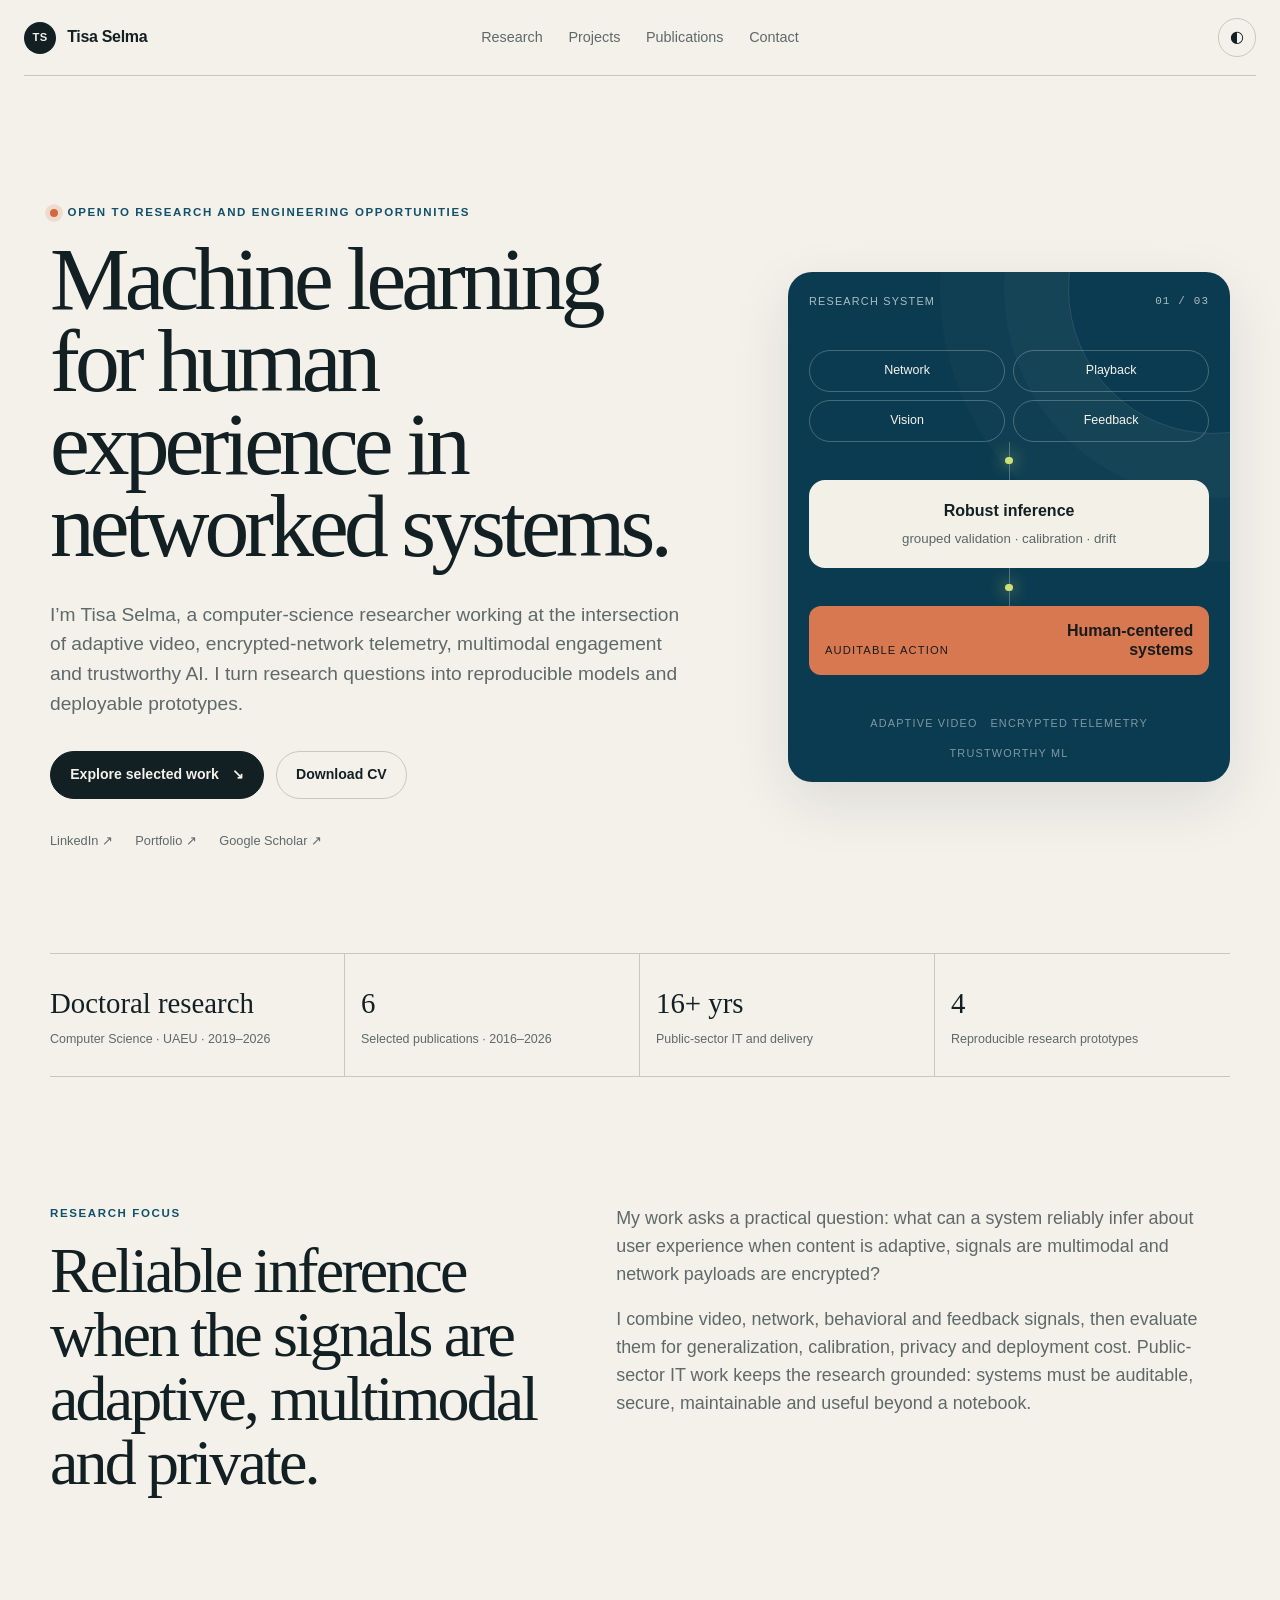
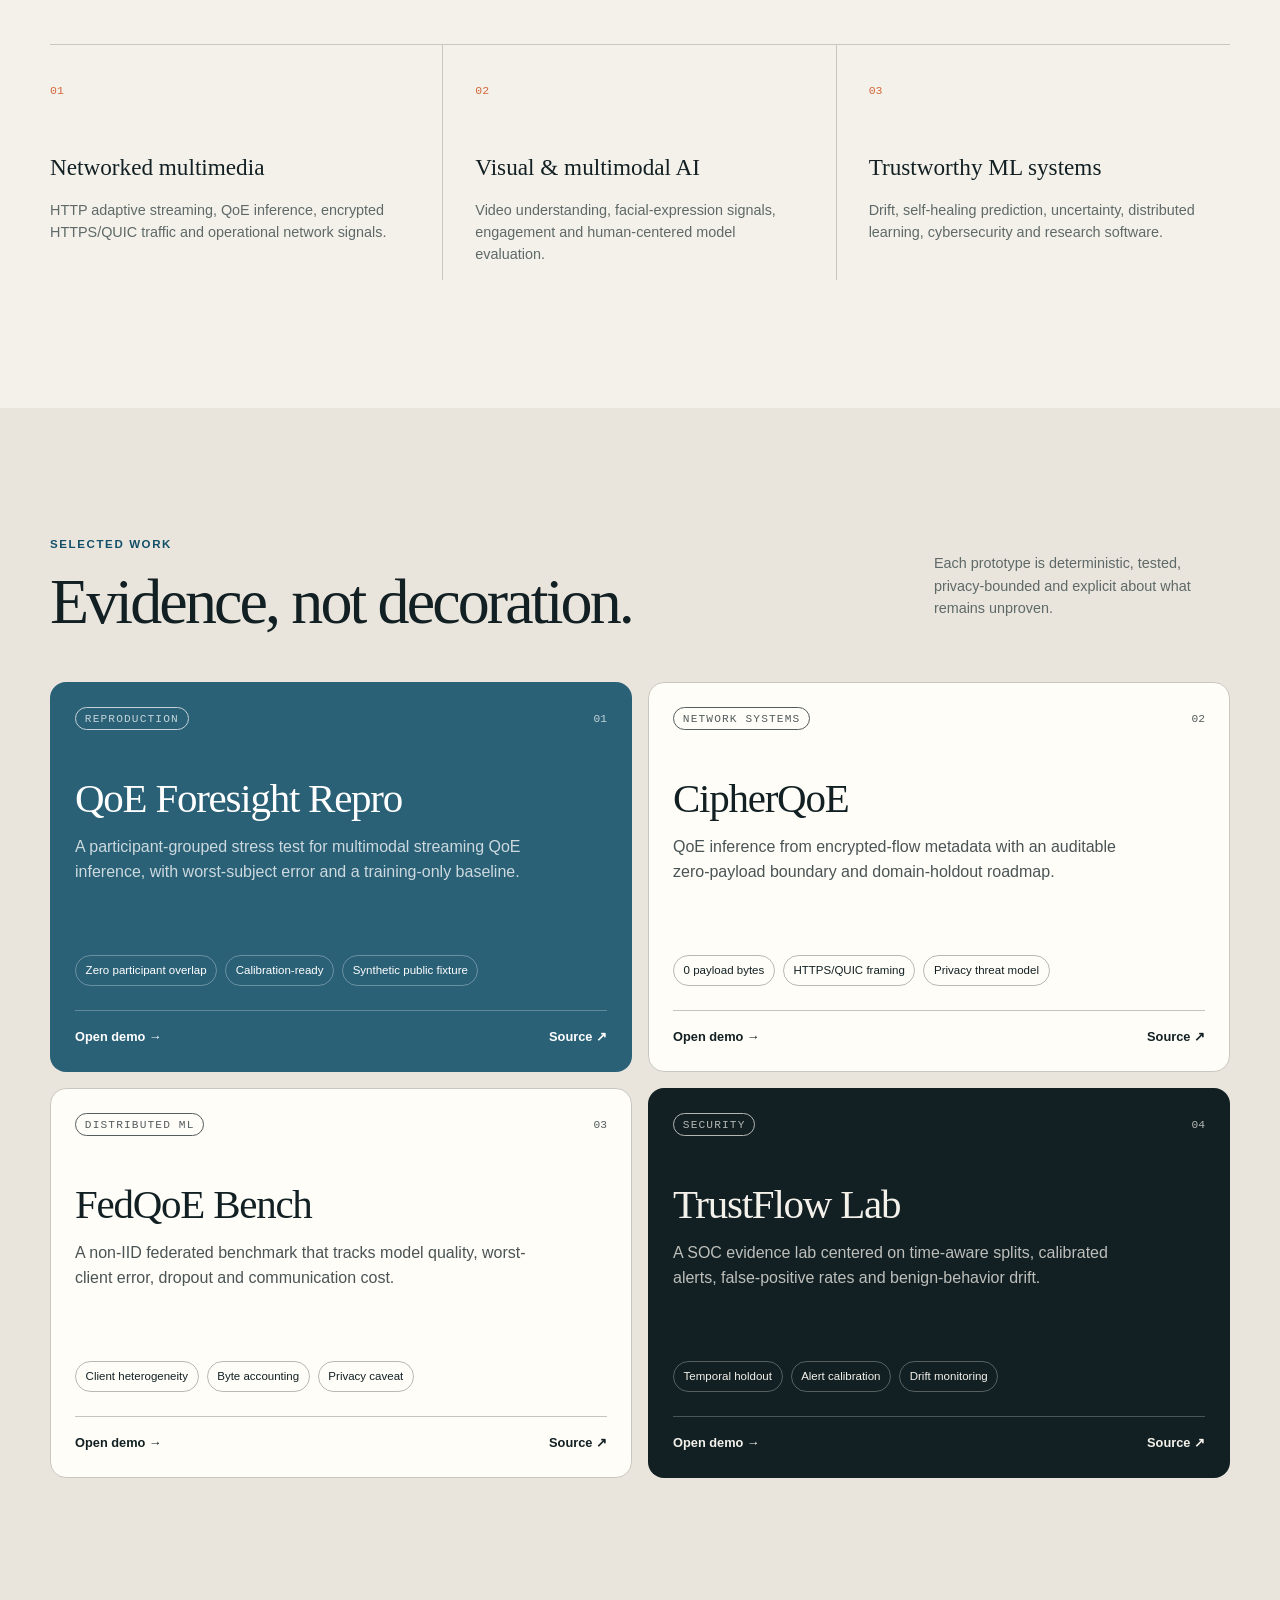
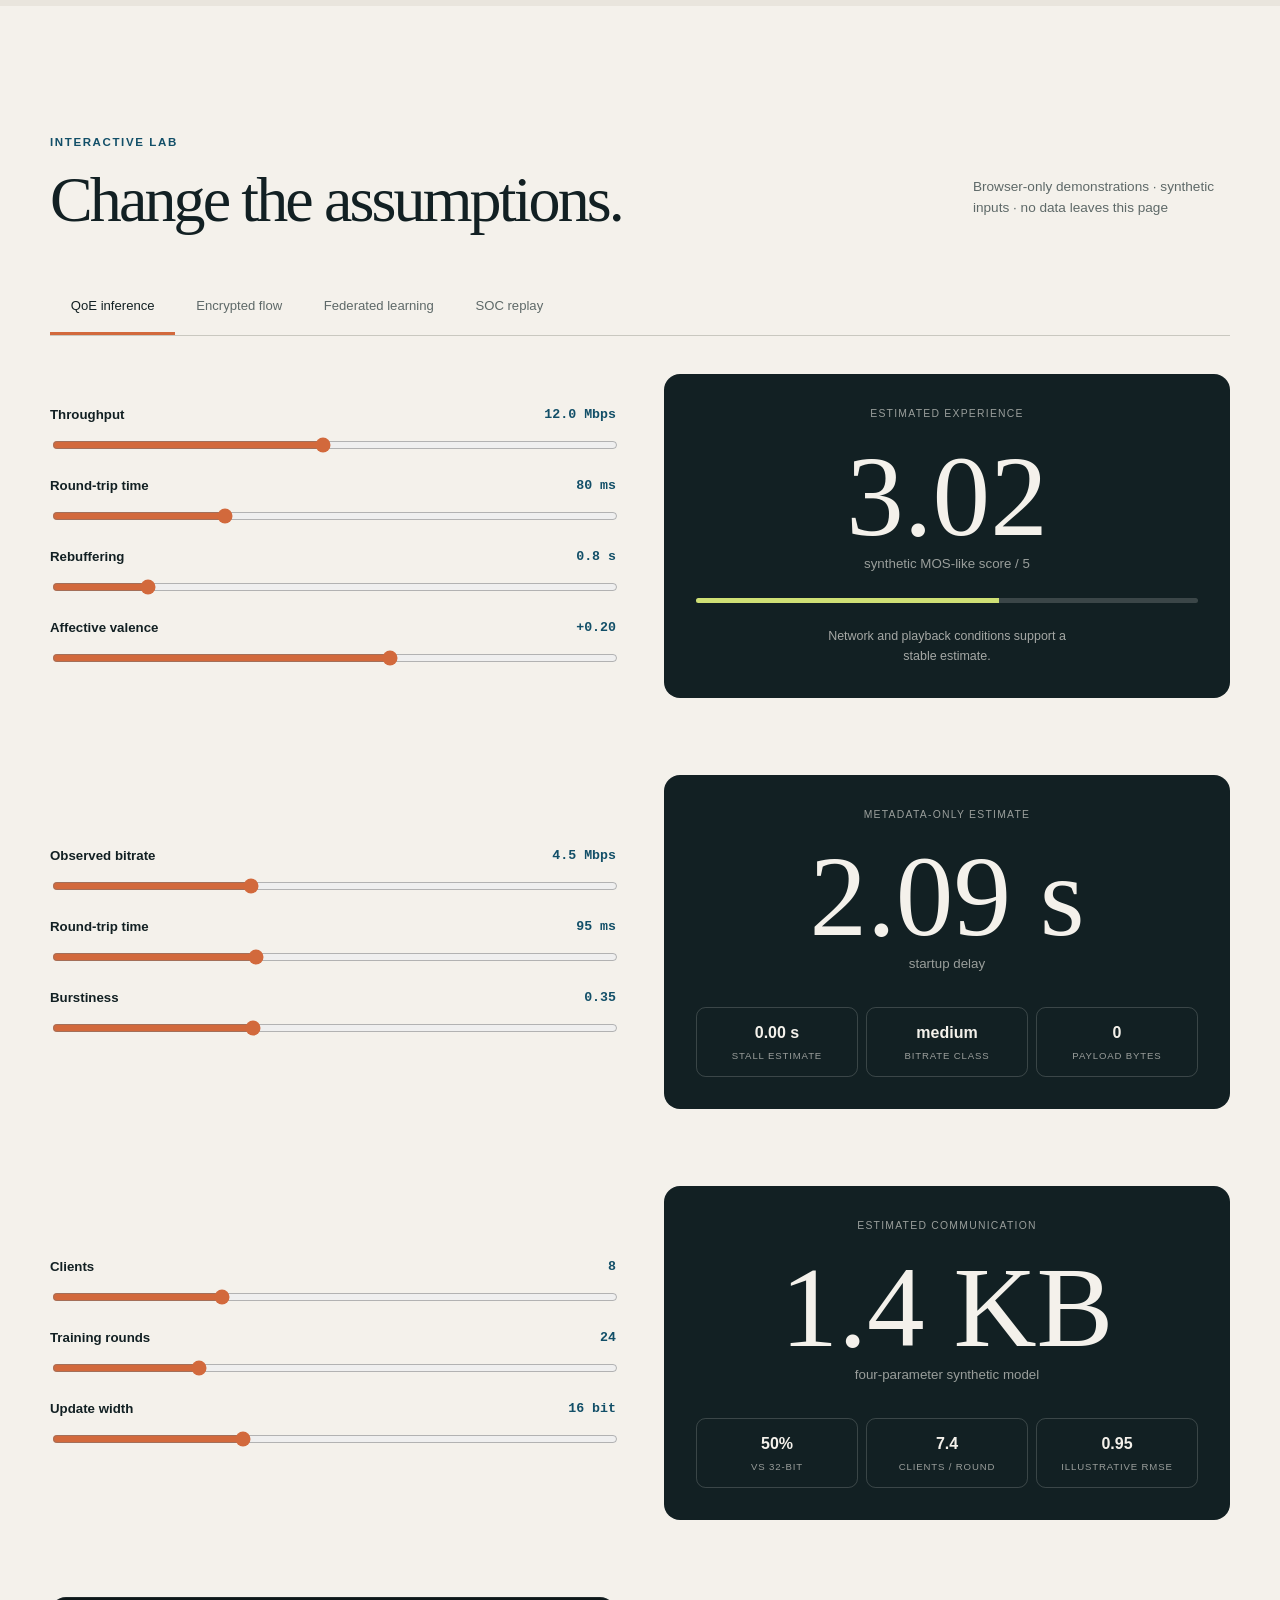
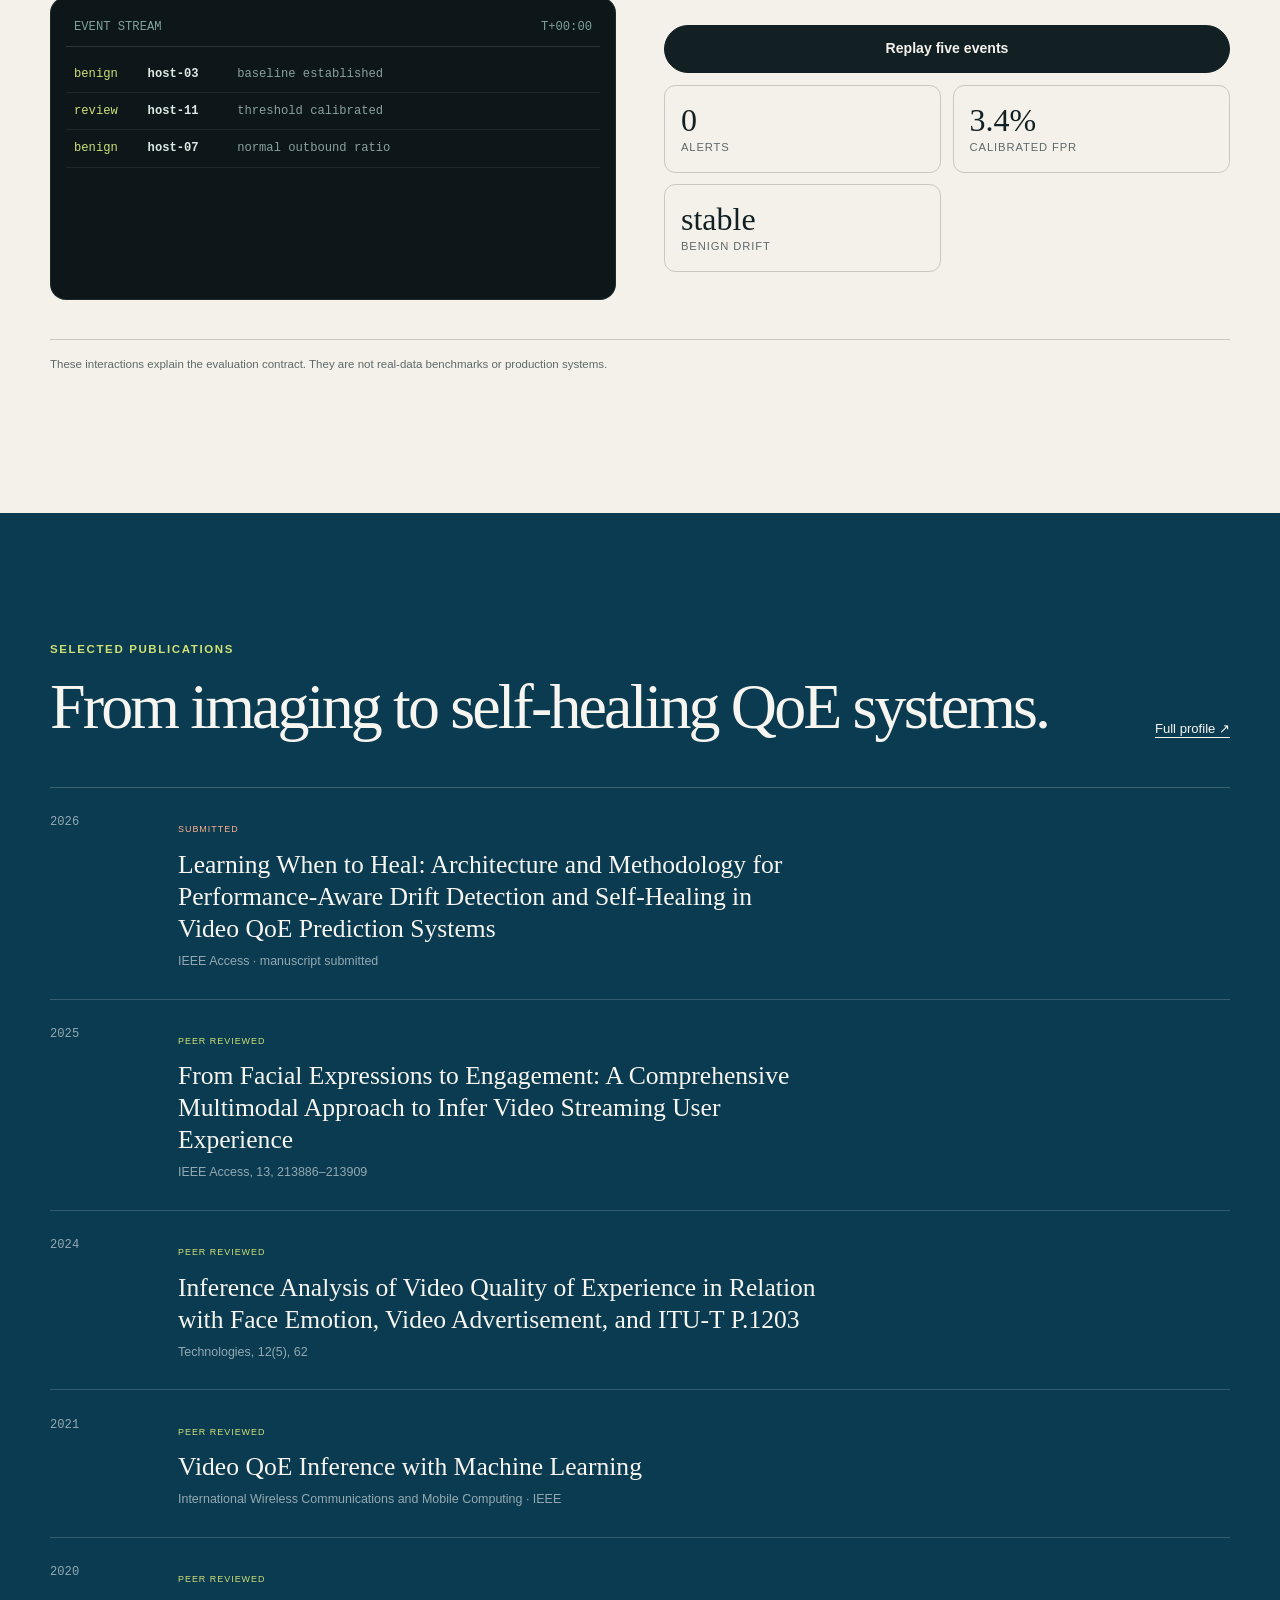
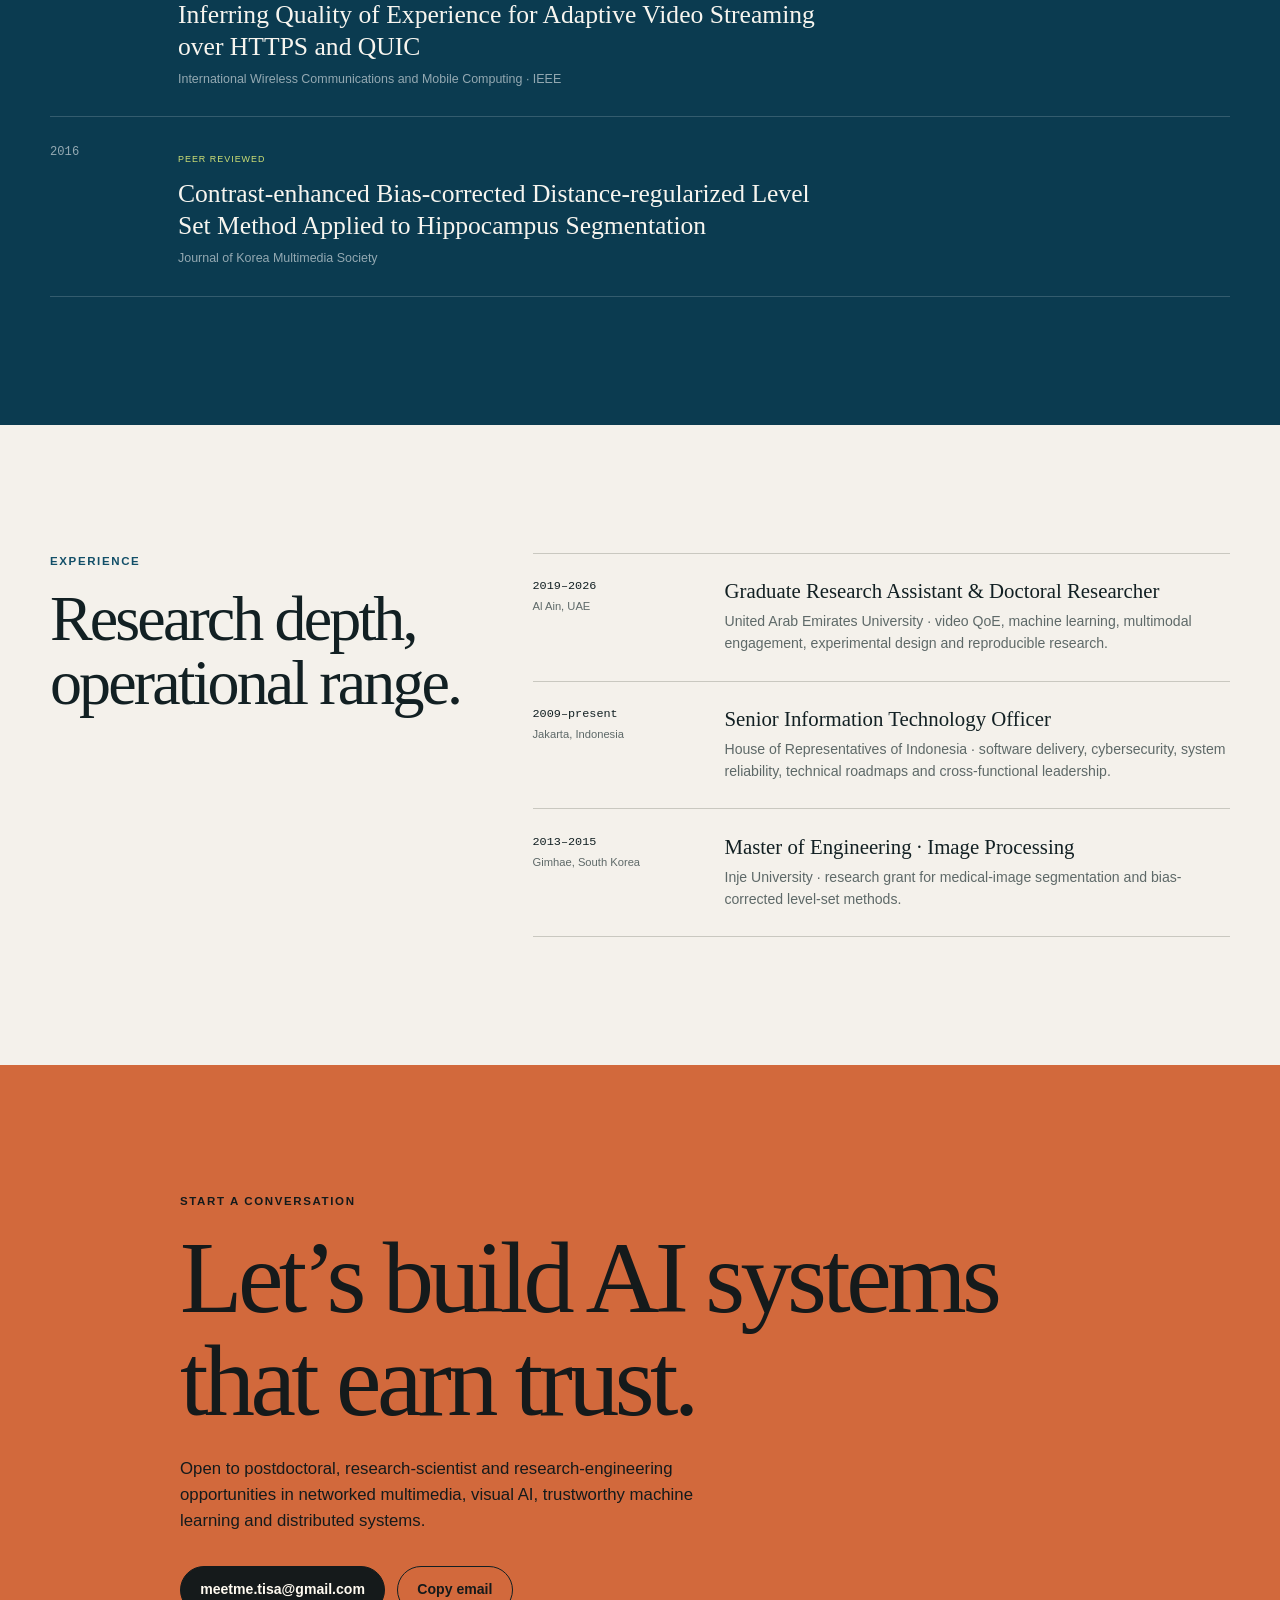
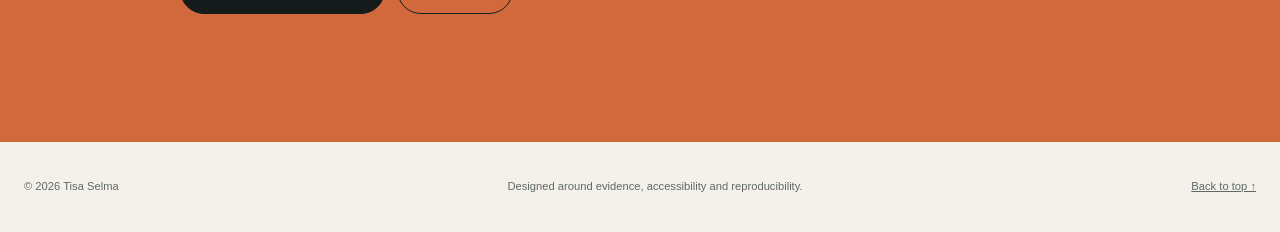
==== commit 9dac4dee: "Canonicalize portfolio and repository links" ====
--- a/website/index.html
+++ b/website/index.html
@@ -43,7 +43,7 @@
           </div>
           <ul class="profile-links" aria-label="Profile links">
             <li><a href="https://www.linkedin.com/in/tisa-selma-phd-58960b211/" rel="noreferrer">LinkedIn ↗</a></li>
-            <li><a href="https://github.com/tselma" rel="noreferrer">GitHub ↗</a></li>
+            <li><a href="https://meetmetisa-dev.github.io/tisa.github.io/" rel="noreferrer">Portfolio ↗</a></li>
             <li><a href="https://scholar.google.com/citations?hl=en&amp;user=Me3_i5UAAAAJ" rel="noreferrer">Google Scholar ↗</a></li>
           </ul>
         </div>
@@ -117,28 +117,28 @@
               <h3>QoE Foresight Repro</h3>
               <p>A participant-grouped stress test for multimodal streaming QoE inference, with worst-subject error and a training-only baseline.</p>
               <ul class="project-proof"><li>Zero participant overlap</li><li>Calibration-ready</li><li>Synthetic public fixture</li></ul>
-              <div class="project-actions"><button class="text-button demo-trigger" data-demo="qoe">Open demo →</button><a href="https://github.com/tselma/tisa-research-portfolio/tree/main/projects/qoe-foresight-repro" rel="noreferrer">Source ↗</a></div>
+              <div class="project-actions"><button class="text-button demo-trigger" data-demo="qoe">Open demo →</button><a href="https://github.com/meetmetisa-dev/tisa-research-portfolio/tree/main/projects/qoe-foresight-repro" rel="noreferrer">Source ↗</a></div>
             </article>
             <article class="project-card">
               <div class="project-topline"><span class="tag">Network systems</span><span>02</span></div>
               <h3>CipherQoE</h3>
               <p>QoE inference from encrypted-flow metadata with an auditable zero-payload boundary and domain-holdout roadmap.</p>
               <ul class="project-proof"><li>0 payload bytes</li><li>HTTPS/QUIC framing</li><li>Privacy threat model</li></ul>
-              <div class="project-actions"><button class="text-button demo-trigger" data-demo="cipher">Open demo →</button><a href="https://github.com/tselma/tisa-research-portfolio/tree/main/projects/cipherqoe" rel="noreferrer">Source ↗</a></div>
+              <div class="project-actions"><button class="text-button demo-trigger" data-demo="cipher">Open demo →</button><a href="https://github.com/meetmetisa-dev/tisa-research-portfolio/tree/main/projects/cipherqoe" rel="noreferrer">Source ↗</a></div>
             </article>
             <article class="project-card">
               <div class="project-topline"><span class="tag">Distributed ML</span><span>03</span></div>
               <h3>FedQoE Bench</h3>
               <p>A non-IID federated benchmark that tracks model quality, worst-client error, dropout and communication cost.</p>
               <ul class="project-proof"><li>Client heterogeneity</li><li>Byte accounting</li><li>Privacy caveat</li></ul>
-              <div class="project-actions"><button class="text-button demo-trigger" data-demo="fed">Open demo →</button><a href="https://github.com/tselma/tisa-research-portfolio/tree/main/projects/fedqoe-bench" rel="noreferrer">Source ↗</a></div>
+              <div class="project-actions"><button class="text-button demo-trigger" data-demo="fed">Open demo →</button><a href="https://github.com/meetmetisa-dev/tisa-research-portfolio/tree/main/projects/fedqoe-bench" rel="noreferrer">Source ↗</a></div>
             </article>
             <article class="project-card dark-card">
               <div class="project-topline"><span class="tag">Security</span><span>04</span></div>
               <h3>TrustFlow Lab</h3>
               <p>A SOC evidence lab centered on time-aware splits, calibrated alerts, false-positive rates and benign-behavior drift.</p>
               <ul class="project-proof"><li>Temporal holdout</li><li>Alert calibration</li><li>Drift monitoring</li></ul>
-              <div class="project-actions"><button class="text-button demo-trigger" data-demo="trust">Open demo →</button><a href="https://github.com/tselma/tisa-research-portfolio/tree/main/projects/trustflow-lab" rel="noreferrer">Source ↗</a></div>
+              <div class="project-actions"><button class="text-button demo-trigger" data-demo="trust">Open demo →</button><a href="https://github.com/meetmetisa-dev/tisa-research-portfolio/tree/main/projects/trustflow-lab" rel="noreferrer">Source ↗</a></div>
             </article>
           </div>
         </div>
